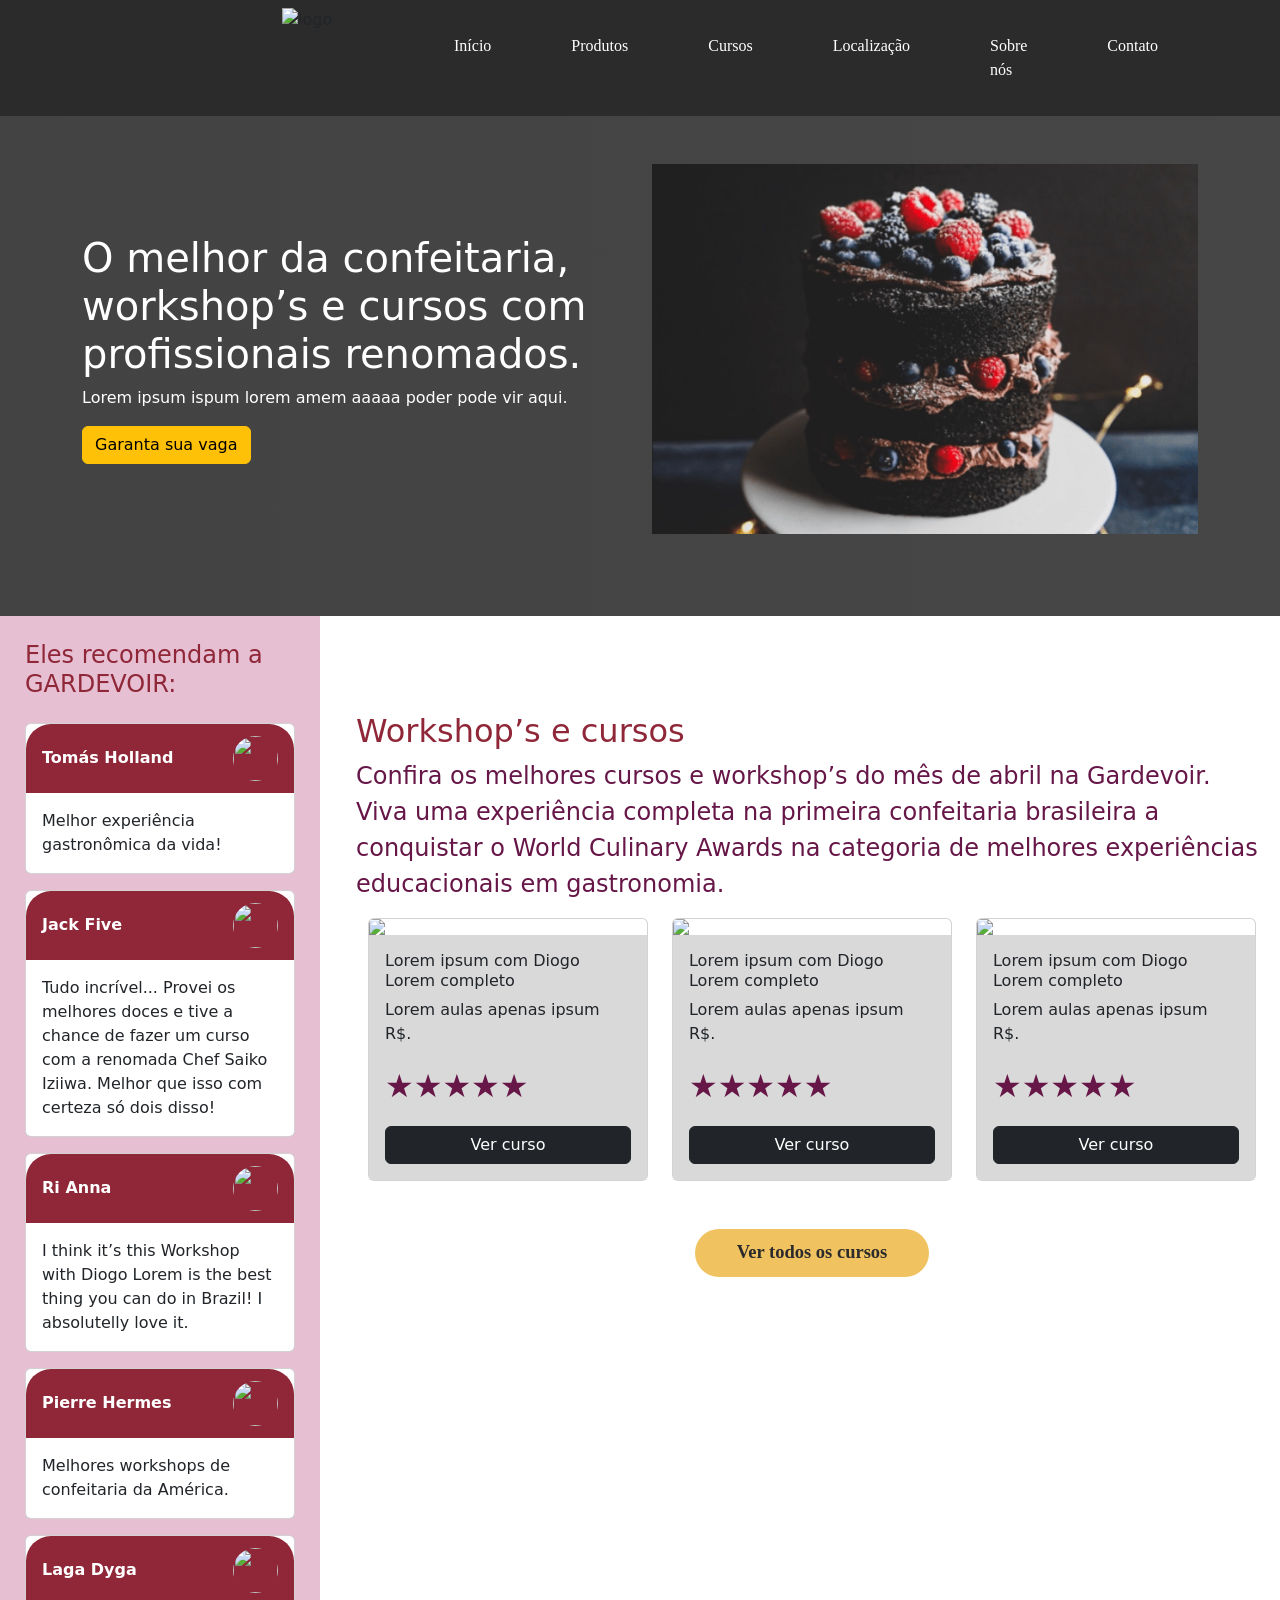
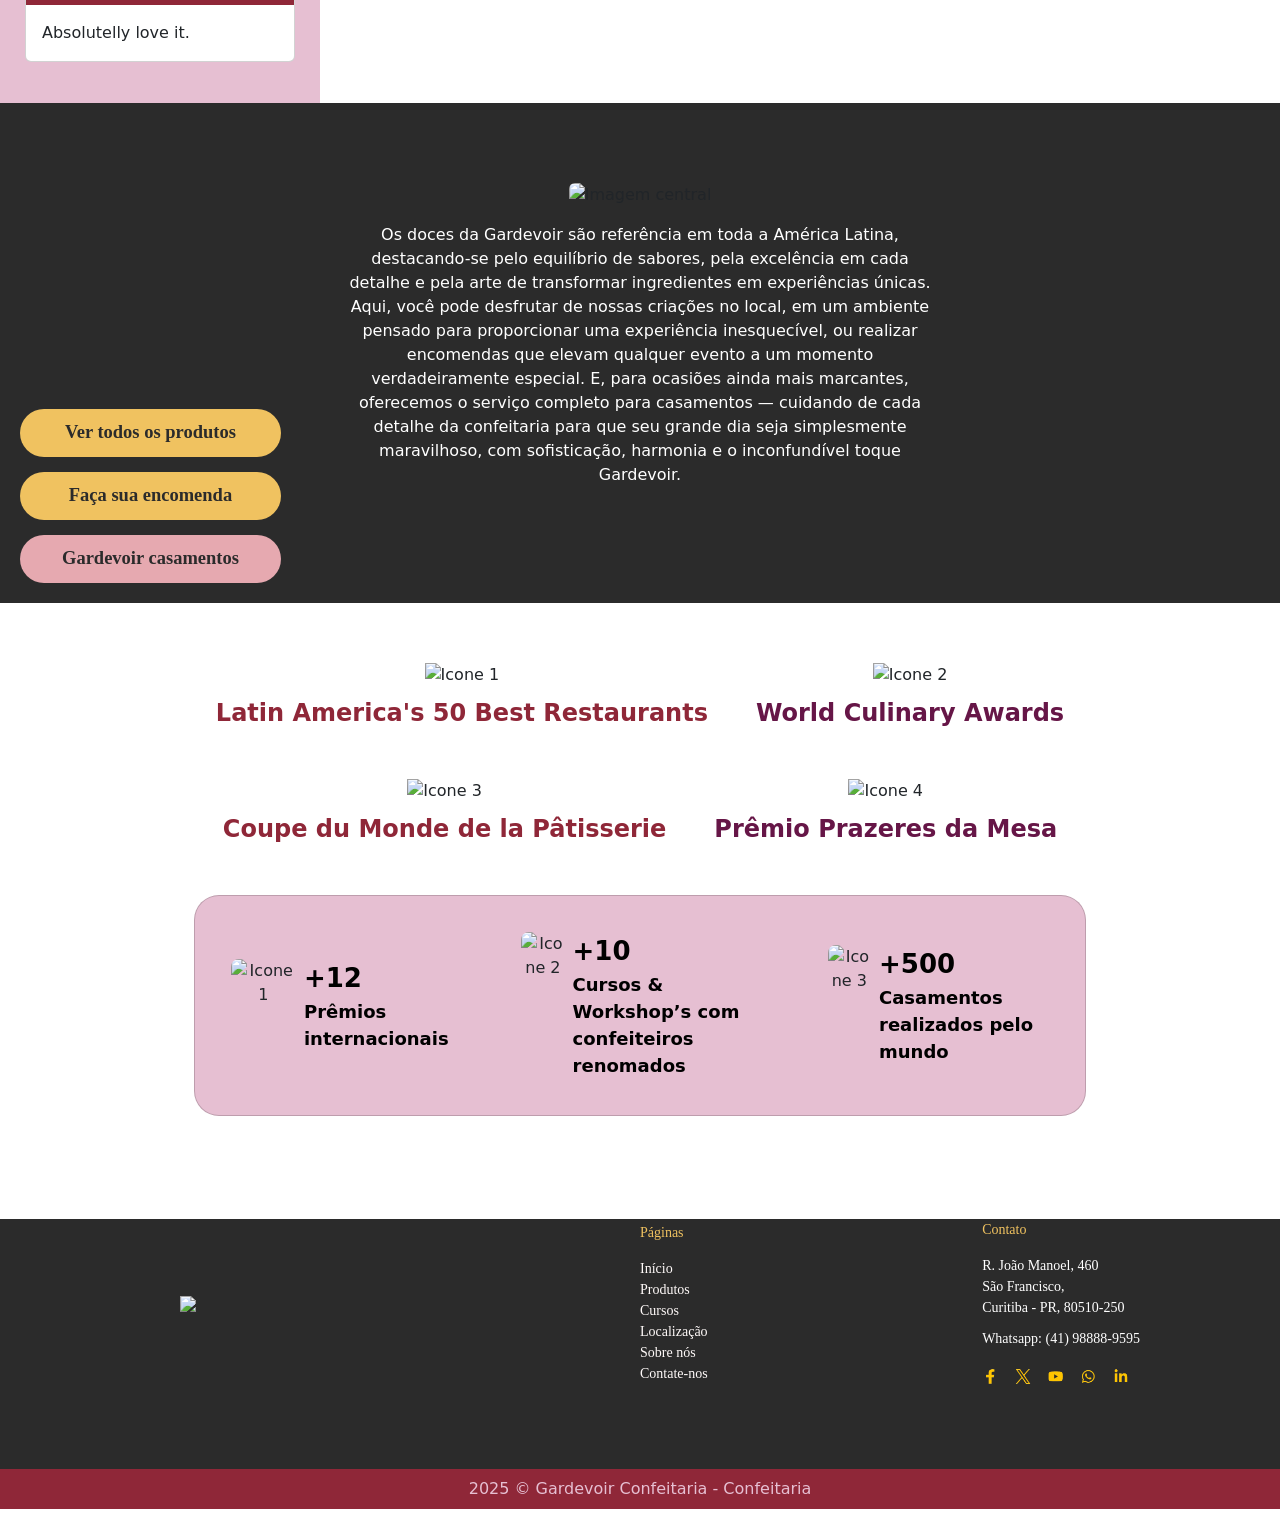
==== paginas/index.html @ 209f799f "commit commitando minhja primeira parte do codigo" ====
<!DOCTYPE html>
<html lang="pt-br">
<head>
  <meta charset="UTF-8">
  <meta name="viewport" content="width=device-width, initial-scale=1.0">

  <link rel="stylesheet" href="/css/styleindex.css">
  <link href="https://cdn.jsdelivr.net/npm/bootstrap@5.3.8/dist/css/bootstrap.min.css" rel="stylesheet">

  <title>Início</title>

  <script src="/javascript/menu-navegacao.js" defer></script>
  <script src="/javascript/footer.js" defer></script>
  <script src="/javascript//card-avaliacao.js" defer></script>
  <script src="/javascript/card-curso.js" defer></script>
</head>

<body>

<menu-navegacao></menu-navegacao>

<main>

  <!-- 🔹 HERO -->
  <section style="background: linear-gradient(to right, #434343, #464646); min-height: 500px;">
    <div class="container py-5">
      <div class="row align-items-center">

        <div class="col-lg-6 text-white">
          <h1>O melhor da confeitaria, workshop’s e cursos com profissionais renomados.</h1>
          <p>Lorem ipsum ispum lorem amem aaaaa poder pode vir aqui.</p>
          <button class="btn btn-warning">Garanta sua vaga</button>
        </div>

        <div class="col-lg-6 text-center">
          <img src="/img/boloprincipal.png" style="width: 550px;">
        </div>

      </div>
    </div>
  </section>

  <!-- ASIDE -->
  <section class="section-cursos">

    <div class="row gx-0">

      <!--aside-->
      <div class="col-lg-3">
        <div class="widget-avaliacoes">
          <h4 class="mb-4" style="color:#8F2738;">Eles recomendam a GARDEVOIR:</h4>

          <card-avaliacao nome="Tomás Holland" foto="/img/TomHolland.webp" texto="Melhor experiência gastronômica da vida!"></card-avaliacao>
          <card-avaliacao nome="Jack Five" foto="/img/pofessor-jackson.jpg" texto="Tudo incrível... Provei os melhores doces e tive a chance de fazer um curso com a renomada Chef Saiko Iziiwa. Melhor que isso com certeza só dois disso!"></card-avaliacao>
          <card-avaliacao nome="Ri Anna" foto="/img/Rihanna.jpg" texto="I think it’s this Workshop with Diogo Lorem is the best thing you can do in Brazil! I absolutelly love it."></card-avaliacao>
          <card-avaliacao nome="Pierre Hermes" foto="/img/Pierre Hermé.jpg" texto="Melhores workshops de confeitaria da América."></card-avaliacao>
          <card-avaliacao nome="Laga Dyga" foto="/img/ladygaga.jpg" texto="Absolutelly love it. "></card-avaliacao>

        </div>
      </div>

      <!-- CONTEÚDO DIREITA -->
            <div class="col-lg-9">
          <div class="container py-5 mt-5 conteudo-direita">
          <div class="d-flex flex-column ps-4" style="max-width: 1200px;">
            <h2 style="color: #8F2738; font-size: 32px;">Workshop’s e cursos</h2>
            <p style="color: #661647; font-size: 24px;">
              Confira os melhores cursos e workshop’s do mês de abril na Gardevoir. 
              Viva uma experiência completa na primeira confeitaria brasileira a conquistar o World Culinary Awards na categoria de melhores experiências educacionais em gastronomia.
            </p>

            <div class="row">
              <div class="col-md-4 mb-4">
                <card-curso titulo="Lorem ipsum com Diogo Lorem completo" descricao="Lorem aulas apenas ipsum R$." imagem="https://picsum.photos/302/200"></card-curso>
              </div>
              <div class="col-md-4 mb-4">
                <card-curso titulo="Lorem ipsum com Diogo Lorem completo" descricao="Lorem aulas apenas ipsum R$." imagem="https://picsum.photos/301/200"></card-curso>
              </div>
              <div class="col-md-4 mb-4">
                <card-curso titulo="Lorem ipsum com Diogo Lorem completo" descricao="Lorem aulas apenas ipsum R$." imagem="https://picsum.photos/302/200"></card-curso>
              </div>
            </div>

            <div class="text-center mt-4">
              <button class="btncursos">Ver todos os cursos</button>
            </div>
          </div>
        </div>
      </div>

  </section>
<section class="section-banner position-relative" style="background-color: #2B2B2B; min-height: 500px; padding-top: 80px;">

  <div class="position-absolute" style="bottom: 20px; left: 20px; display: flex; flex-direction: column; gap: 15px;">
    <button class="btncursos">Ver  todos os produtos</button>
    <button class="btncursos">Faça sua encomenda</button>
    <button class="btncursos2">Gardevoir casamentos</button>
  </div>

  <div class="container d-flex flex-column align-items-center justify-content-center h-100 text-center">

    <!-- imagem com texto -->
    <div class="position-relative mb-3" style="max-width: 900px; width: 100%;">
      <img src="/img/bem-casado.png" class="img-fluid rounded" alt="Imagem central">
    </div>

  
    <p class="text-white" style="max-width: 600px;">
      Os doces da Gardevoir são referência em toda a América Latina, destacando-se pelo equilíbrio de sabores, pela excelência em cada detalhe e pela arte de transformar ingredientes em experiências únicas.
Aqui, você pode desfrutar de nossas criações no local, em um ambiente pensado para proporcionar uma experiência inesquecível, ou realizar encomendas que elevam qualquer evento a um momento verdadeiramente especial.
E, para ocasiões ainda mais marcantes, oferecemos o serviço completo para casamentos — cuidando de cada detalhe da confeitaria para que seu grande dia seja simplesmente maravilhoso, com sofisticação, harmonia e o inconfundível toque Gardevoir.
    </p>

  </div>
</section>
 </section>
<section class="section-final position-relative" style="background-color: #ffffff; min-height: 600px; padding: 60px 0;">

  <div class="container d-flex flex-column align-items-center">

    <!--premioss -->
    <div class="d-flex justify-content-center align-items-center gap-5 mb-5 flex-wrap">

      <div class="text-center">
        <img src="https://picsum.photos/120" alt="Icone 1" class="mb-2">
        <p class="mb-0" style="color: #8F2738; font-size: 24px;"><strong>Latin America's 50 Best Restaurants</strong></p>
      </div>

      <div class="text-center">
        <img src="https://picsum.photos/120" alt="Icone 2" class="mb-2">
        <p class="mb-0" style="color: #661647; font-size: 24px;"><strong>World Culinary Awards</strong></p>
      </div>

      <div class="text-center">
        <img src="https://picsum.photos/120" alt="Icone 3" class="mb-2">
        <p class="mb-0" style="color: #8F2738; font-size: 24px;"><strong>Coupe du Monde de la Pâtisserie</strong></p>
      </div>

      <div class="text-center">
        <img src="https://picsum.photos/120" alt="Icone 4" class="mb-2">
        <p class="mb-0" style="color: #661647; font-size: 24px;"><strong>Prêmio Prazeres da Mesa</strong></p>
      </div>

    </div>

    <!-- card em baixo com as divisao -->
    <div class="card text-center" style="width: 80%; max-width: 1000px; border-radius: 25px; background-color: #E6BFD2; padding: 20px;">
  <div class="card-body d-flex justify-content-center align-items-center gap-5">

   <!-- aq tem a divisao um -->
    <div class="d-flex align-items-start gap-2">
      <img src="https://picsum.photos/50" alt="Icone 1" style="width:90px; height:90px; object-fit:cover; border-radius:8px;">
      <div class="text-start">
        <p style="color:#000000; font-size:26px; font-weight:bold; margin:0;">+12</p>
        <p style="color:#000000; font-size:18px; font-weight:bold;margin:0;">Prêmios internacionais</p>
      </div>
    </div>

    <!-- aq tem a divisao doiss -->
    <div class="d-flex align-items-start gap-2">
      <img src="https://picsum.photos/50" alt="Icone 2" style="width:90px; height:90px; object-fit:cover; border-radius:8px;">
      <div class="text-start">
        <p style="color:#000000; font-size:26px; font-weight:bold; margin:0;">+10</p>
        <p style="color:#000000; font-size:18px; font-weight:bold; margin:0;">Cursos & Workshop’s com confeiteiros renomados</p>
      </div>
    </div>

    <!-- aq tem a divisao tres -->
    <div class="d-flex align-items-start gap-2">
      <img src="https://picsum.photos/50" alt="Icone 3" style="width:90px; height:90px; object-fit:cover; border-radius:8px;">
      <div class="text-start">
        <p style="color:#000000; font-size:26px; font-weight:bold; margin:0;">+500</p>
        <p style="color:#000000; font-size:18px; font-weight:bold; margin:0;">Casamentos realizados pelo mundo</p>
      </div>
    </div>

  </div>
</div>

</section>

</section>

</main>

<ins-footer></ins-footer>

<script src="https://cdn.jsdelivr.net/npm/bootstrap@5.3.8/dist/js/bootstrap.bundle.min.js"></script>

</body>
</html>
---- css/styleindex.css ----
.navbar-custom {
  position: fixed;
  top: 0;
  left: 0;
  width: 100%;
  z-index: 1000; 
}

section {
  margin: 0;
  padding: 0;
}

/* evita mexer pq pode bagunçar kkkkkkkk */
.navbar-custom .nav-link {
  font-family: 'Jacques Francois', serif;
  color: #ffffff;
  margin: 0 32px; 
  font-size: 16px;
  transition: 0.3s;
}

.navbar-custom .nav-link:hover {
  color: #F0C260;
}

img {
  max-width: 100%;
}

/* main sem margin-top */
main {
  margin: 0; 
  padding: 0;
}

/*FOOTER*/

.bottom-menu {
  font-family: 'Jacques Francois', serif;
  font-size: 14px;

}

.footer-link {
    color: #FFFAF9;
    transition: 0.3s;
    text-decoration: none;

}
.footer-link:hover{
    color: #F0C260;
}

html, body {
  background: #434343;
}

.header-text {
  padding-left: 0;      
  margin-left: -220px;    
}


.btn-custom {
  background-color: #F0C260;
  color: #2B2B2B;            
  padding: 10px 28px;       
  font-size: 18.5px; 
  font-family: 'Abhaya Libre', serif;           
  font-weight: bold;         
  border-radius: 450px;        
  border: none;               
  cursor: pointer;
  transition: background-color 0.3s, transform 0.2s;
}

.btn-custom:hover {
  background-color: #e6b347;  
  transform: scale(1.05);     
}

.img-bolosection {
  position: relative;
  left: 500px; /* ou o quanto quiser */
}

.container-fluid {
  padding-left: 0;
  padding-right: 0;
}

.bodysection {
  background-color: #2B2B2B;
}

.section-cursos .row {
  margin: 0;
}

/* ASIDE */
.widget-avaliacoes {
  background: #E6BFD2;
  border-radius: 00px;
  padding: 25px;
  min-height: 100%;
}

/* CARDS AVALIAÇÃO */
.card-avaliacao {
  background: transparent;
  border-radius:  0 0 15px 15px;
  overflow: hidden;
  border: none;
  
}


.card-topo img {
  margin-left: auto; 
  width: 45px;
  height: 45px;
}

/* CURSOS */
.curso-card {
  border-radius: 25px;
  overflow: hidden;
}

.curso-card img {
  width: 100%;
}

.curso-card .card-body {
  background: #D9D9D9;
}

.card-avaliacao .card-body {
  background: transparent;
}

.conteudo-direita {
  padding-left: 100px;
  max-width: 1000px;
}

.card-topo {
  display: flex;
  align-items: center;
  justify-content: flex-start; 
  background: #8F2738;
  padding: 12px 16px;
  border-top-left-radius: 25px;
  border-top-right-radius: 25px;
}

.card-topo strong {
  margin-right: 12px; 
  font-size: 16px;
  color: #fff;
}

.estrelas {
  color: #661647; 
  font-size: 32px; 
  margin-bottom: 8px; 
}

.btncursos {
  background-color: #F0C260;
  color: #2B2B2B;            
  padding: 10px 42px;       
  font-size: 18.5px; 
  font-family: 'Abhaya Libre', serif;           
  font-weight: bold;         
  border-radius: 450px;        
  border: none;               
  cursor: pointer;
  transition: background-color 0.3s, transform 0.2s;
}

.btncursos2 {
  background-color: #E6A9B0;
  color: #2B2B2B;            
  padding: 10px 42px;       
  font-size: 18.5px; 
  font-family: 'Abhaya Libre', serif;           
  font-weight: bold;         
  border-radius: 450px;        
  border: none;               
  cursor: pointer;
  transition: background-color 0.3s, transform 0.2s;
}
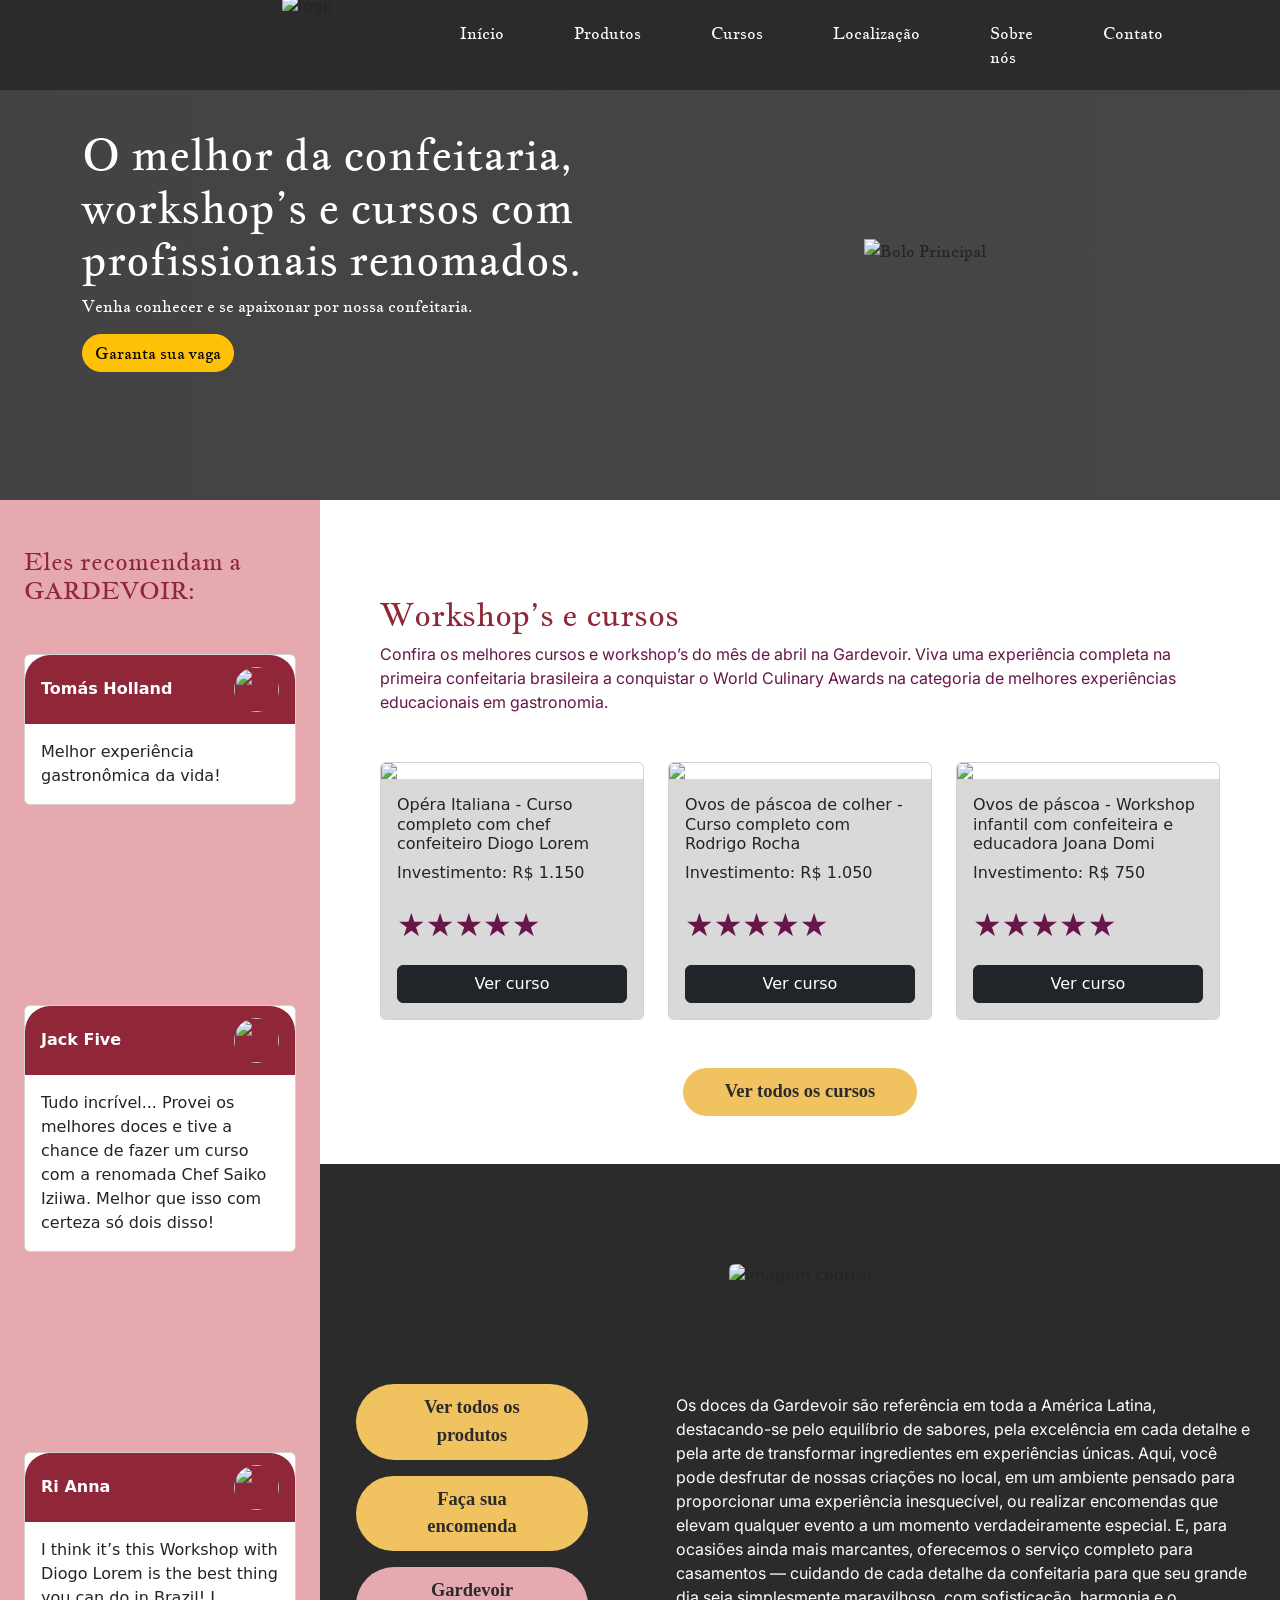
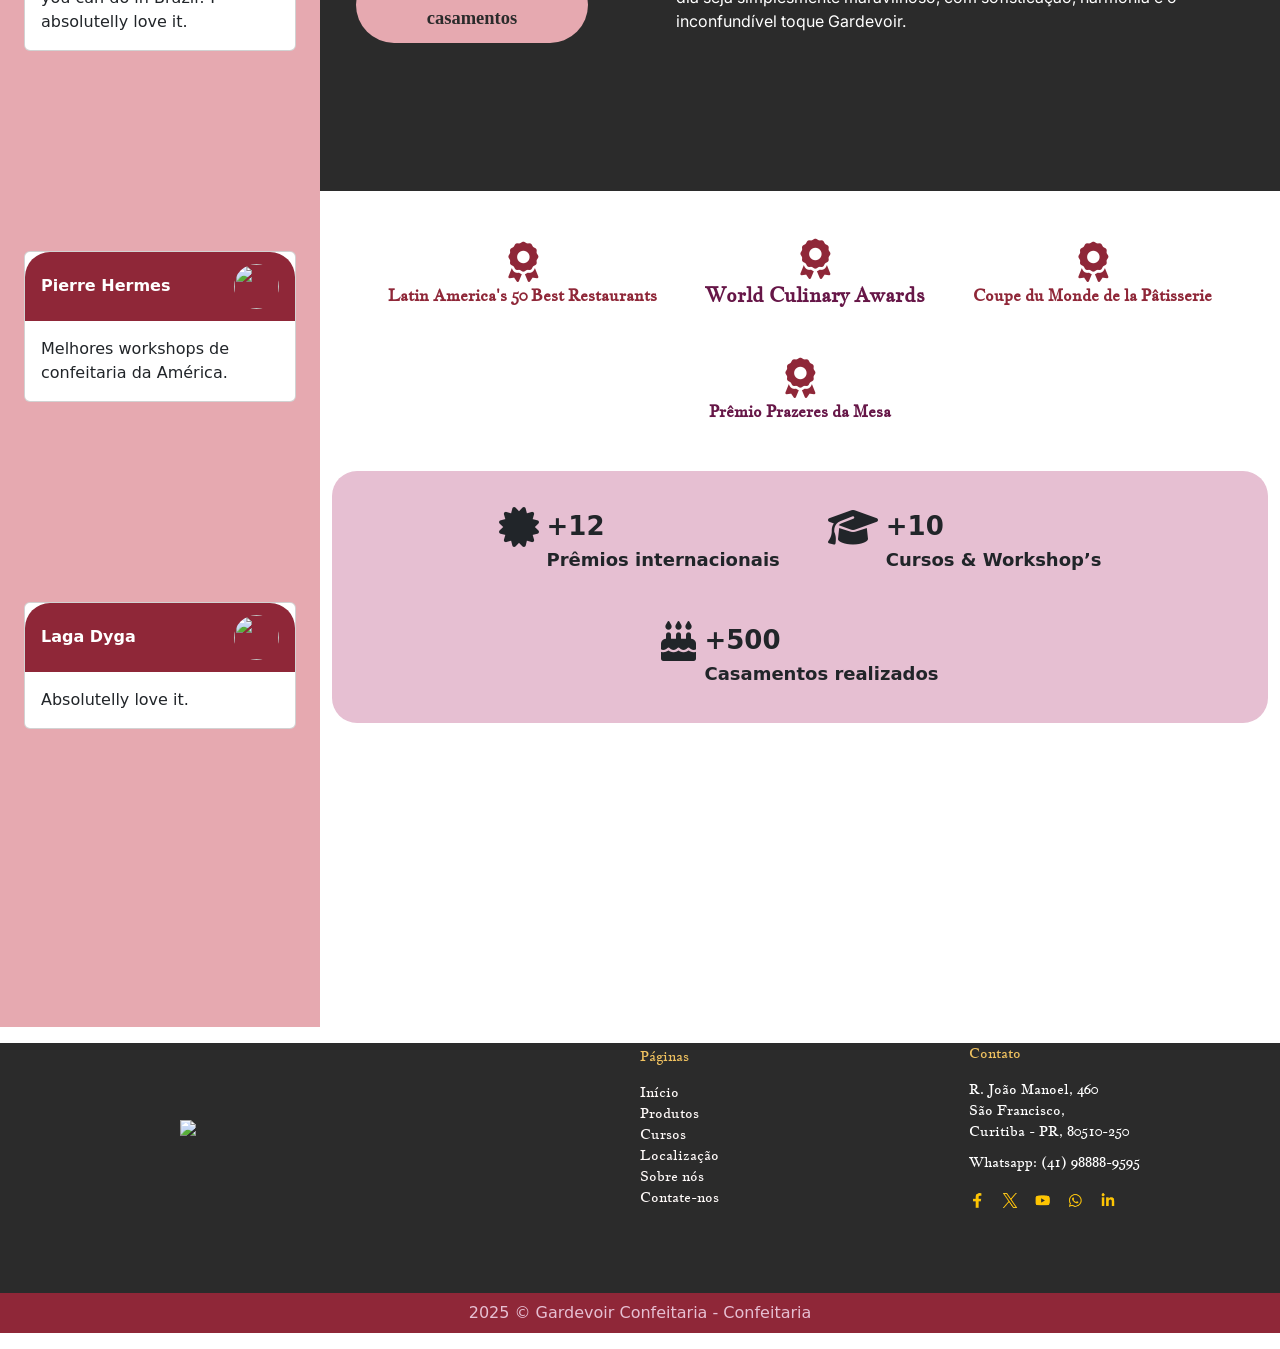
==== commit cd83313b: "commit comitt icons" ====
--- a/paginas/index.html
+++ b/paginas/index.html
@@ -3,189 +3,214 @@
 <head>
   <meta charset="UTF-8">
   <meta name="viewport" content="width=device-width, initial-scale=1.0">
+  <title>Início</title>
 
   <link rel="stylesheet" href="/css/styleindex.css">
   <link href="https://cdn.jsdelivr.net/npm/bootstrap@5.3.8/dist/css/bootstrap.min.css" rel="stylesheet">
-
-  <title>Início</title>
+  <link rel="stylesheet" href="/css/navbar.css">
+  <link rel="stylesheet" href="/css/footer.css">
+  <link rel="stylesheet" href="/css/index.css">
+  <link rel="stylesheet" href="/css/style.css">
 
   <script src="/javascript/menu-navegacao.js" defer></script>
   <script src="/javascript/footer.js" defer></script>
-  <script src="/javascript//card-avaliacao.js" defer></script>
+  <script src="/javascript/card-avaliacao.js" defer></script>
   <script src="/javascript/card-curso.js" defer></script>
+
+  <link rel="stylesheet" href="https://cdnjs.cloudflare.com/ajax/libs/font-awesome/6.5.0/css/all.min.css">
+
+  <link rel="preconnect" href="https://fonts.googleapis.com">
+  <link rel="preconnect" href="https://fonts.gstatic.com" crossorigin>
+  <link href="https://fonts.googleapis.com/css2?family=Gloock&family=Inter:ital,opsz,wght@0,14..32,100..900;1,14..32,100..900&family=Jacques+Francois&family=Poppins:ital,wght@0,100;0,200;0,300;0,400;0,500;0,600;0,700;0,800;0,900;1,100;1,200;1,300;1,400;1,500;1,600;1,700;1,800;1,900&display=swap" rel="stylesheet">
+  <link rel="stylesheet" href="https://cdnjs.cloudflare.com/ajax/libs/font-awesome/6.5.0/css/all.min.css">
+
+  <style>
+    /* Aside Rosa */
+    .aside-personalizado {
+      background-color: #E6A9B0;
+    }
+
+    /* O container que trava ao scrollar */
+    .sticky-sidebar-container {
+      position: sticky;
+      top: 100px; /* Distância do topo da tela */
+      align-self: flex-start;
+      padding-bottom: 50px;
+    }
+
+    /* Força as colunas a terem a mesma altura para o sticky travar no fim */
+    .main-content-row {
+      margin: 0;
+      display: flex;
+      align-items: stretch;
+    }
+  </style>
 </head>
 
 <body>
-
-<menu-navegacao></menu-navegacao>
-
-<main>
-
-  <!-- 🔹 HERO -->
-  <section style="background: linear-gradient(to right, #434343, #464646); min-height: 500px;">
-    <div class="container py-5">
-      <div class="row align-items-center">
-
-        <div class="col-lg-6 text-white">
-          <h1>O melhor da confeitaria, workshop’s e cursos com profissionais renomados.</h1>
-          <p>Lorem ipsum ispum lorem amem aaaaa poder pode vir aqui.</p>
-          <button class="btn btn-warning">Garanta sua vaga</button>
-        </div>
-
-        <div class="col-lg-6 text-center">
-          <img src="/img/boloprincipal.png" style="width: 550px;">
-        </div>
-
-      </div>
-    </div>
-  </section>
-
-  <!-- ASIDE -->
-  <section class="section-cursos">
-
-    <div class="row gx-0">
-
-      <!--aside-->
-      <div class="col-lg-3">
-        <div class="widget-avaliacoes">
-          <h4 class="mb-4" style="color:#8F2738;">Eles recomendam a GARDEVOIR:</h4>
-
-          <card-avaliacao nome="Tomás Holland" foto="/img/TomHolland.webp" texto="Melhor experiência gastronômica da vida!"></card-avaliacao>
-          <card-avaliacao nome="Jack Five" foto="/img/pofessor-jackson.jpg" texto="Tudo incrível... Provei os melhores doces e tive a chance de fazer um curso com a renomada Chef Saiko Iziiwa. Melhor que isso com certeza só dois disso!"></card-avaliacao>
-          <card-avaliacao nome="Ri Anna" foto="/img/Rihanna.jpg" texto="I think it’s this Workshop with Diogo Lorem is the best thing you can do in Brazil! I absolutelly love it."></card-avaliacao>
-          <card-avaliacao nome="Pierre Hermes" foto="/img/Pierre Hermé.jpg" texto="Melhores workshops de confeitaria da América."></card-avaliacao>
-          <card-avaliacao nome="Laga Dyga" foto="/img/ladygaga.jpg" texto="Absolutelly love it. "></card-avaliacao>
-
-        </div>
-      </div>
-
-      <!-- CONTEÚDO DIREITA -->
-            <div class="col-lg-9">
-          <div class="container py-5 mt-5 conteudo-direita">
-          <div class="d-flex flex-column ps-4" style="max-width: 1200px;">
-            <h2 style="color: #8F2738; font-size: 32px;">Workshop’s e cursos</h2>
-            <p style="color: #661647; font-size: 24px;">
-              Confira os melhores cursos e workshop’s do mês de abril na Gardevoir. 
-              Viva uma experiência completa na primeira confeitaria brasileira a conquistar o World Culinary Awards na categoria de melhores experiências educacionais em gastronomia.
-            </p>
-
-            <div class="row">
-              <div class="col-md-4 mb-4">
-                <card-curso titulo="Lorem ipsum com Diogo Lorem completo" descricao="Lorem aulas apenas ipsum R$." imagem="https://picsum.photos/302/200"></card-curso>
-              </div>
-              <div class="col-md-4 mb-4">
-                <card-curso titulo="Lorem ipsum com Diogo Lorem completo" descricao="Lorem aulas apenas ipsum R$." imagem="https://picsum.photos/301/200"></card-curso>
-              </div>
-              <div class="col-md-4 mb-4">
-                <card-curso titulo="Lorem ipsum com Diogo Lorem completo" descricao="Lorem aulas apenas ipsum R$." imagem="https://picsum.photos/302/200"></card-curso>
-              </div>
-            </div>
-
-            <div class="text-center mt-4">
-              <button class="btncursos">Ver todos os cursos</button>
-            </div>
+  <script src="https://cdn.jsdelivr.net/npm/bootstrap@5.3.8/dist/js/bootstrap.bundle.min.js"></script>
+
+  <header class="fixed-top">
+    <nav>
+      <menu-navegacao></menu-navegacao>
+    </nav>
+  </header>
+
+  <main>
+    <section style="background: linear-gradient(to right, #434343, #464646); min-height: 500px; display: flex; align-items: center;">
+      <div class="container py-5">
+        <div class="row align-items-center" style="font-family: 'Jacques Francois', serif;">
+          <div class="col-lg-6 text-white">
+            <h1>O melhor da confeitaria, workshop’s e cursos com profissionais renomados.</h1>
+            <p>Venha conhecer e se apaixonar por nossa confeitaria.</p>
+            <button class="btn btn-warning" style="border-radius: 30px;">Garanta sua vaga</button>
+          </div>
+          <div class="col-lg-6 text-center">
+            <img src="/img/boloprincipal.jpg" style="width: 100%; max-width: 550px;" alt="Bolo Principal">
           </div>
         </div>
       </div>
-
-  </section>
-<section class="section-banner position-relative" style="background-color: #2B2B2B; min-height: 500px; padding-top: 80px;">
-
-  <div class="position-absolute" style="bottom: 20px; left: 20px; display: flex; flex-direction: column; gap: 15px;">
-    <button class="btncursos">Ver  todos os produtos</button>
-    <button class="btncursos">Faça sua encomenda</button>
-    <button class="btncursos2">Gardevoir casamentos</button>
-  </div>
-
-  <div class="container d-flex flex-column align-items-center justify-content-center h-100 text-center">
-
-    <!-- imagem com texto -->
-    <div class="position-relative mb-3" style="max-width: 900px; width: 100%;">
-      <img src="/img/bem-casado.png" class="img-fluid rounded" alt="Imagem central">
-    </div>
-
-  
-    <p class="text-white" style="max-width: 600px;">
-      Os doces da Gardevoir são referência em toda a América Latina, destacando-se pelo equilíbrio de sabores, pela excelência em cada detalhe e pela arte de transformar ingredientes em experiências únicas.
-Aqui, você pode desfrutar de nossas criações no local, em um ambiente pensado para proporcionar uma experiência inesquecível, ou realizar encomendas que elevam qualquer evento a um momento verdadeiramente especial.
-E, para ocasiões ainda mais marcantes, oferecemos o serviço completo para casamentos — cuidando de cada detalhe da confeitaria para que seu grande dia seja simplesmente maravilhoso, com sofisticação, harmonia e o inconfundível toque Gardevoir.
-    </p>
-
-  </div>
-</section>
- </section>
-<section class="section-final position-relative" style="background-color: #ffffff; min-height: 600px; padding: 60px 0;">
-
-  <div class="container d-flex flex-column align-items-center">
-
-    <!--premioss -->
-    <div class="d-flex justify-content-center align-items-center gap-5 mb-5 flex-wrap">
-
-      <div class="text-center">
-        <img src="https://picsum.photos/120" alt="Icone 1" class="mb-2">
-        <p class="mb-0" style="color: #8F2738; font-size: 24px;"><strong>Latin America's 50 Best Restaurants</strong></p>
-      </div>
-
-      <div class="text-center">
-        <img src="https://picsum.photos/120" alt="Icone 2" class="mb-2">
-        <p class="mb-0" style="color: #661647; font-size: 24px;"><strong>World Culinary Awards</strong></p>
-      </div>
-
-      <div class="text-center">
-        <img src="https://picsum.photos/120" alt="Icone 3" class="mb-2">
-        <p class="mb-0" style="color: #8F2738; font-size: 24px;"><strong>Coupe du Monde de la Pâtisserie</strong></p>
-      </div>
-
-      <div class="text-center">
-        <img src="https://picsum.photos/120" alt="Icone 4" class="mb-2">
-        <p class="mb-0" style="color: #661647; font-size: 24px;"><strong>Prêmio Prazeres da Mesa</strong></p>
-      </div>
-
-    </div>
-
-    <!-- card em baixo com as divisao -->
-    <div class="card text-center" style="width: 80%; max-width: 1000px; border-radius: 25px; background-color: #E6BFD2; padding: 20px;">
-  <div class="card-body d-flex justify-content-center align-items-center gap-5">
-
-   <!-- aq tem a divisao um -->
-    <div class="d-flex align-items-start gap-2">
-      <img src="https://picsum.photos/50" alt="Icone 1" style="width:90px; height:90px; object-fit:cover; border-radius:8px;">
-      <div class="text-start">
-        <p style="color:#000000; font-size:26px; font-weight:bold; margin:0;">+12</p>
-        <p style="color:#000000; font-size:18px; font-weight:bold;margin:0;">Prêmios internacionais</p>
-      </div>
-    </div>
-
-    <!-- aq tem a divisao doiss -->
-    <div class="d-flex align-items-start gap-2">
-      <img src="https://picsum.photos/50" alt="Icone 2" style="width:90px; height:90px; object-fit:cover; border-radius:8px;">
-      <div class="text-start">
-        <p style="color:#000000; font-size:26px; font-weight:bold; margin:0;">+10</p>
-        <p style="color:#000000; font-size:18px; font-weight:bold; margin:0;">Cursos & Workshop’s com confeiteiros renomados</p>
-      </div>
-    </div>
-
-    <!-- aq tem a divisao tres -->
-    <div class="d-flex align-items-start gap-2">
-      <img src="https://picsum.photos/50" alt="Icone 3" style="width:90px; height:90px; object-fit:cover; border-radius:8px;">
-      <div class="text-start">
-        <p style="color:#000000; font-size:26px; font-weight:bold; margin:0;">+500</p>
-        <p style="color:#000000; font-size:18px; font-weight:bold; margin:0;">Casamentos realizados pelo mundo</p>
-      </div>
-    </div>
-
-  </div>
-</div>
-
-</section>
-
-</section>
-
-</main>
-
-<ins-footer></ins-footer>
-
-<script src="https://cdn.jsdelivr.net/npm/bootstrap@5.3.8/dist/js/bootstrap.bundle.min.js"></script>
-
+    </section>
+
+    <div class="container-fluid p-0">
+      <div class="row main-content-row gx-0">
+        
+        <aside class="col-lg-3 aside-personalizado py-5 d-none d-lg-block px-4">
+          <div class="sticky-sidebar-container">
+            <h4 class="mb-5" style="color:#8F2738; font-family: 'Jacques Francois', serif;">Eles recomendam a GARDEVOIR:</h4>
+            
+            <div style="margin-bottom: 200px;">
+              <card-avaliacao nome="Tomás Holland" foto="/img/TomHolland.webp" texto="Melhor experiência gastronômica da vida!"></card-avaliacao>
+            </div>
+            
+            <div style="margin-bottom: 200px;">
+              <card-avaliacao nome="Jack Five" foto="/img/pofessor-jackson.jpg" texto="Tudo incrível... Provei os melhores doces e tive a chance de fazer um curso com a renomada Chef Saiko Iziiwa. Melhor que isso com certeza só dois disso!"></card-avaliacao>
+            </div>
+
+            <div style="margin-bottom: 200px;">
+              <card-avaliacao nome="Ri Anna" foto="/img/Rihanna.jpg" texto="I think it’s this Workshop with Diogo Lorem is the best thing you can do in Brazil! I absolutelly love it."></card-avaliacao>
+            </div>
+
+            <div style="margin-bottom: 200px;">
+              <card-avaliacao nome="Pierre Hermes" foto="/img/Pierre Hermé.jpg" texto="Melhores workshops de confeitaria da América."></card-avaliacao>
+            </div>
+
+            <div style="margin-bottom: 200px;">
+              <card-avaliacao nome="Laga Dyga" foto="/img/ladygaga.jpg" texto="Absolutelly love it."></card-avaliacao>
+            </div>
+          </div>
+        </aside>
+
+        <div class="col-lg-9 p-0 bg-white">
+          
+          <section class="container py-5 mt-5">
+            <div class="px-md-5">
+              <h2 style="color: #8F2738; font-size: 32px; font-family: 'Jacques Francois', serif;">Workshop’s e cursos</h2>
+              <p style="color: #661647; font-size: 16px; font-family: 'Inter', sans-serif;">
+                Confira os melhores cursos e workshop’s do mês de abril na Gardevoir. 
+                Viva uma experiência completa na primeira confeitaria brasileira a conquistar o World Culinary Awards na categoria de melhores experiências educacionais em gastronomia.
+              </p>
+
+              <div class="row g-4 mt-4">
+                <div class="col-md-4 mb-4">
+                  <card-curso titulo="Opéra Italiana - Curso completo com chef confeiteiro Diogo Lorem" descricao="Investimento: R$ 1.150" imagem="./img/opera.jpg"></card-curso>
+                </div>
+                <div class="col-md-4 mb-4">
+                  <card-curso titulo="Ovos de páscoa de colher - Curso completo com Rodrigo Rocha" descricao="Investimento: R$ 1.050" imagem="./img/ovo-pascoa.jpg"></card-curso>
+                </div>
+                <div class="col-md-4 mb-4">
+                  <card-curso titulo="Ovos de páscoa - Workshop infantil com confeiteira e educadora Joana Domi" descricao="Investimento: R$ 750" imagem="./img/ovo-pascoa-infantil.jpg"></card-curso>
+                </div>
+              </div>
+
+              <div class="text-center mt-4">
+                <button class="btncursos">Ver todos os cursos</button>
+              </div>
+            </div>
+          </section>
+
+          <section class="section-banner position-relative" style="background-color: #2B2B2B; min-height: 500px; padding: 100px 0;">
+            <div class="container text-center">
+              <div class="position-relative mb-5 mx-auto" style="max-width: 900px; width: 100%;">
+                <img src="/img/bem-casado.png" class="img-fluid rounded" alt="Imagem central">
+              </div>
+
+              
+
+              <div class="row align-items-center justify-content-center text-start gx-5">
+                <div class="col-lg-4 mt-4 mt-lg-0 py-5">
+                  <div class="d-flex flex-column gap-3 px-4">
+                    <button class="btncursos w-100">Ver todos os produtos</button>
+                    <button class="btncursos w-100">Faça sua encomenda</button>
+                    <button class="btncursos2 w-100">Gardevoir casamentos</button>
+                  </div>
+                </div>
+
+                <div class="col-lg-8">
+                  <p class="text-white px-3" style="max-width: 750px; font-family: 'Inter', sans-serif; margin-bottom: 0;">
+                    Os doces da Gardevoir são referência em toda a América Latina, destacando-se pelo equilíbrio de sabores, pela excelência em cada detalhe e pela arte de transformar ingredientes em experiências únicas.
+                    Aqui, você pode desfrutar de nossas criações no local, em um ambiente pensado para proporcionar uma experiência inesquecível, ou realizar encomendas que elevam qualquer evento a um momento verdadeiramente especial.
+                    E, para ocasiões ainda mais marcantes, oferecemos o serviço completo para casamentos — cuidando de cada detalhe da confeitaria para que seu grande dia seja simplesmente maravilhoso, com sofisticação, harmonia e o inconfundível toque Gardevoir.
+                  </p>
+                </div>
+
+              </div>
+            </div>
+          </section>
+
+          <section class="py-5 bg-white">
+            <div class="container d-flex flex-column align-items-center">
+              <div class="d-flex justify-content-center align-items-center gap-5 mb-5 flex-wrap" style="font-family: 'Jacques Francois', serif; font-size: 16px;">
+                <div class="text-center">
+                    <i class="fa-solid fa-award" style="color: rgb(143, 39, 56);font-size: 40px;"></i>
+                    <p class="mb-0" style="color: #8F2738;"><strong>Latin America's 50 Best Restaurants</strong></p>
+                </div>
+                <div class="text-center">
+                    <i class="fa-solid fa-award" style="color: rgb(143, 39, 56);font-size: 40px;"></i>
+                  <p class="mb-0" style="color: #661647; font-size: 20px;"><strong>World Culinary Awards</strong></p>
+                </div>
+                <div class="text-center">
+                    <i class="fa-solid fa-award" style="color: rgb(143, 39, 56);font-size: 40px;"></i>
+                  <p class="mb-0" style="color: #8F2738;"><strong>Coupe du Monde de la Pâtisserie</strong></p>
+                </div>
+                <div class="text-center">
+                    <i class="fa-solid fa-award" style="color: rgb(143, 39, 56);font-size: 40px;"></i>
+                  <p class="mb-0" style="color: #661647;"><strong>Prêmio Prazeres da Mesa</strong></p>
+                </div>
+              </div>
+
+              <div class="card text-center mb-5" style="width: 100%; max-width: 1000px; border-radius: 25px; background-color: #E6BFD2; padding: 20px; border: none;">
+                <div class="card-body d-flex flex-wrap justify-content-center align-items-center gap-5 text-dark">
+                  <div class="d-flex align-items-start gap-2">
+                   <i class="fa-solid fa-certificate" style="font-size: 40px;"></i>
+                    <div class="text-start">
+                      <p style="font-size:26px; font-weight:bold; margin:0;">+12</p>
+                      <p style="font-size:18px; font-weight:bold; margin:0;">Prêmios internacionais</p>
+                    </div>
+                  </div>
+                  <div class="d-flex align-items-start gap-2">
+                    <i class="fa-solid fa-graduation-cap" style="font-size: 40px;"></i>
+                    <div class="text-start">
+                      <p style="font-size:26px; font-weight:bold; margin:0;">+10</p>
+                      <p style="font-size:18px; font-weight:bold; margin:0; text-align: center; justify-content: center;">Cursos & Workshop’s</p>
+                    </div>
+                  </div>
+                  <div class="d-flex align-items-start gap-2">
+                    <i class="fa-solid fa-cake-candles" style="font-size: 40px;"></i>
+                    <div class="text-start">
+                      <p style="font-size:26px; font-weight:bold; margin:0;">+500</p>
+                      <p style="font-size:18px; font-weight:bold; margin:0;">Casamentos realizados</p>
+                    </div>
+                  </div>
+                </div>
+              </div>
+            </div>
+          </section>
+
+        </div> </div> </div> </main>
+
+  <footer>
+    <ins-footer></ins-footer>
+  </footer>
 </body>
 </html>
--- a/css/style.css
+++ b/css/style.css
@@ -0,0 +1,144 @@
+.navbar-custom {
+  background-color: #2B2B2B;
+  padding: 20px 0;
+  height: 90px;
+}
+
+/* evita mexer pq pode bagunçar kkkkkkkk */
+.navbar-custom .nav-link {
+  font-family: 'Jacques Francois', serif;
+  color: #FFFAF9;
+  margin: 0 27px; /*faz o distanciamento das palavra do nav*/
+  font-size: 16px;
+  transition: 0.3s;
+}
+
+.navbar-custom .nav-link:hover {
+  color: #F0C260;
+}
+
+img {
+  width: 100hv;
+}
+
+
+/*FOOTER*/
+
+.bottom-menu {
+  font-family: 'Jacques Francois', serif;
+  font-size: 14px;
+
+}
+
+.footer-link {
+    color: #FFFAF9;
+    transition: 0.3s;
+    text-decoration: none;
+
+}
+.footer-link:hover{
+    color: #F0C260;
+}
+
+/*CARD*/
+
+.card-verde{
+  background-color: #A1E4C3; 
+  color: #000000; 
+  padding: 15px; 
+  text-align: center; 
+  font-family: 'Jacques Francois', serif; 
+  font-size: 13px;
+  
+}
+
+/*PRODUTOS*/
+
+.gradiente-produtos {
+  background: linear-gradient(to top, #434343, #464646);
+  height: 340px;
+  width: 98%;
+  margin: 0 auto;
+}
+
+.carousel {
+  position: relative;
+}
+
+.ajuste-carrossel {
+  max-width: 700px;
+  margin: 0 auto;
+  align-items: center;
+  margin-right: 400px;
+  margin-top: 30px;
+}
+
+.ajuste-carrossel img {
+    height: auto;
+    object-fit: cover;
+}
+
+.carousel-control-prev {
+    left: 20% !important;
+}
+
+.carousel-control-next {
+    right: 20% !important;
+}
+
+/*H1 DOS PRODUTOS...*/
+h1 {
+   font-size: 44px;
+}
+
+.enfase:hover{
+  color: #F0C260;
+}
+
+.botao-orcamento{
+  background-color: #F0C260;
+  font-family: 'Jacques Francois', serif;
+  
+  color: #2B2B2B;
+  border: none;
+  border-radius: 26px;
+  
+}
+.botao-orcamento:hover{
+  background-color: #f4bd46;
+}
+
+.titulos-produtos{
+  color: #F0C260;
+  font-family: 'Jacques Francois', serif;
+  text-align: center;
+}
+
+/*CURSOS */
+
+/*card cursos*/
+.botao-saiba-mais {
+  font-family: 'Jacques Francois', serif; 
+  text-align: center; 
+  background-color: #661647; 
+  color: white; 
+  border-radius: 50px
+}
+
+/*CONTATO*/
+
+.localizacao {
+  font-family: 'Jacques Francois', serif;
+  font-size: 16x;
+}
+
+.redes-sociais{
+  text-decoration: none;
+  color: #F0C260;
+  
+}
+
+.redes-sociais:hover{
+  color: #661647;
+  text-decoration: underline ;
+}
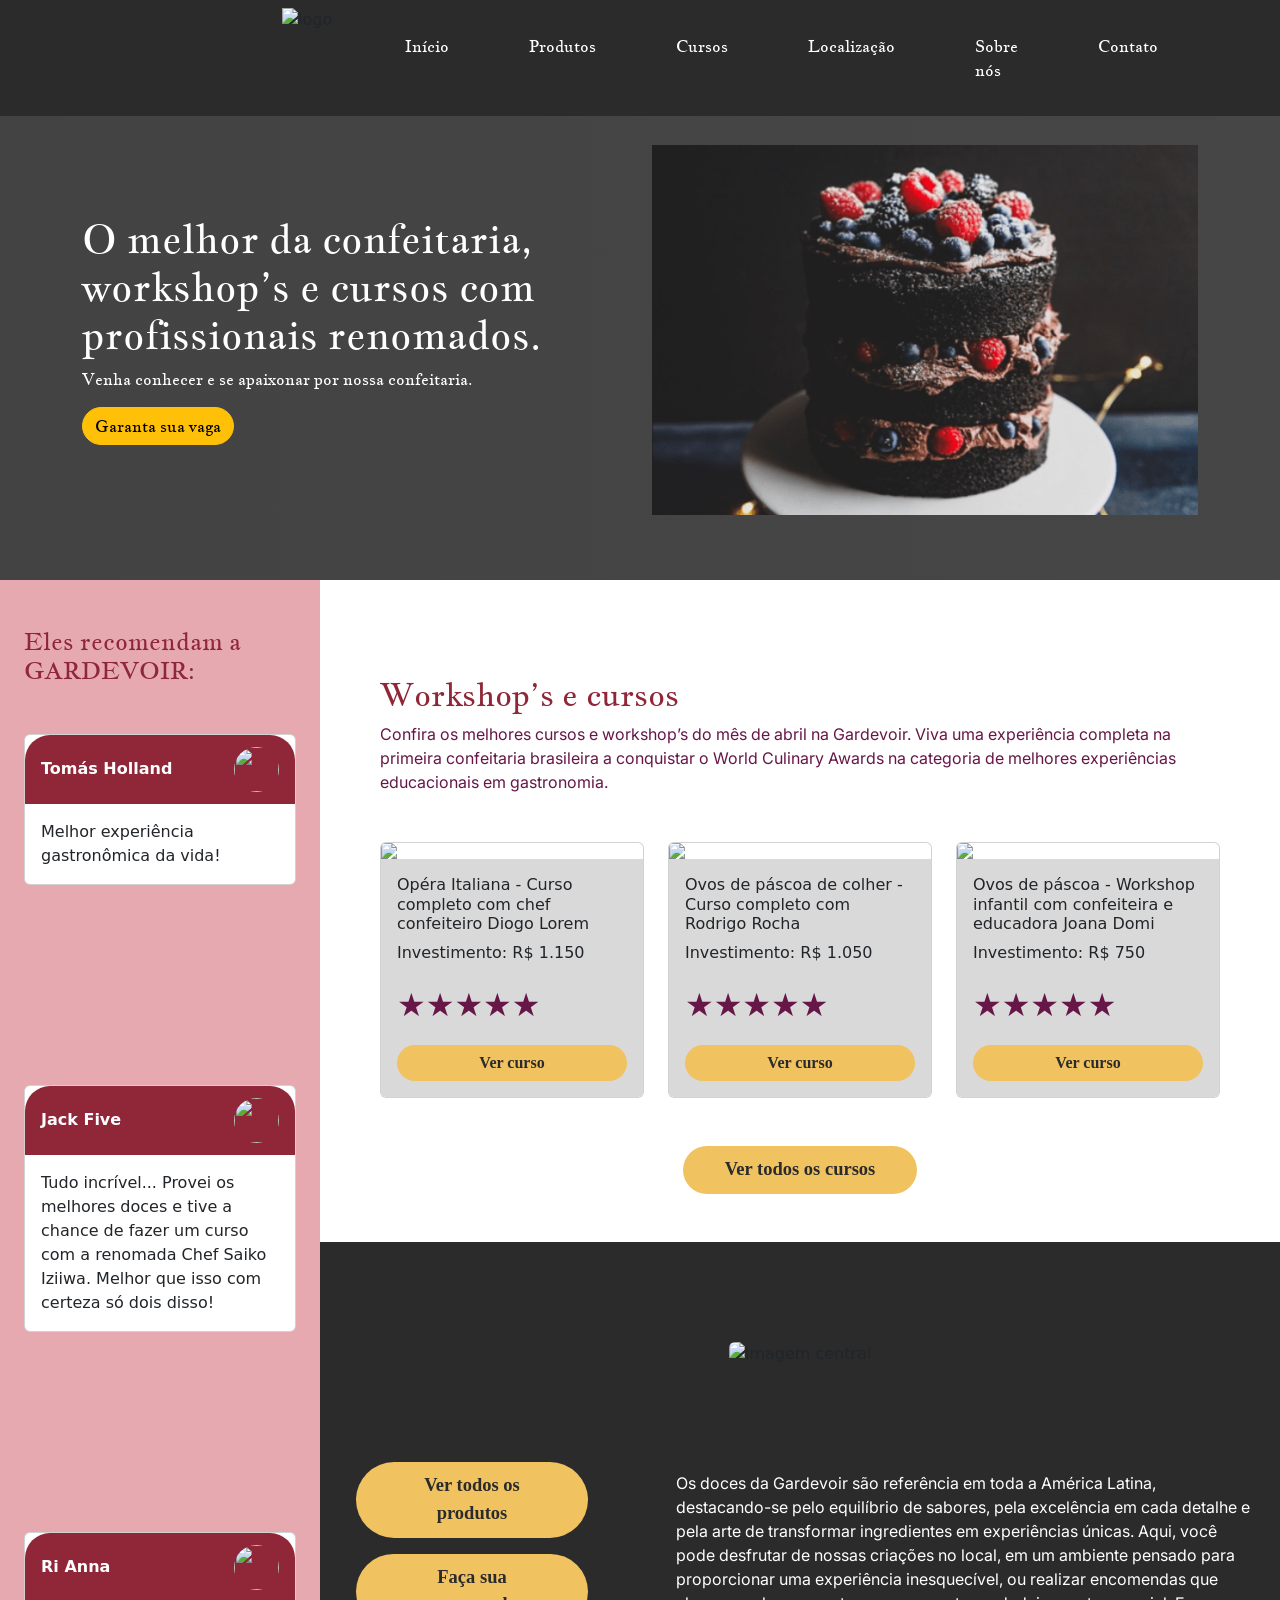
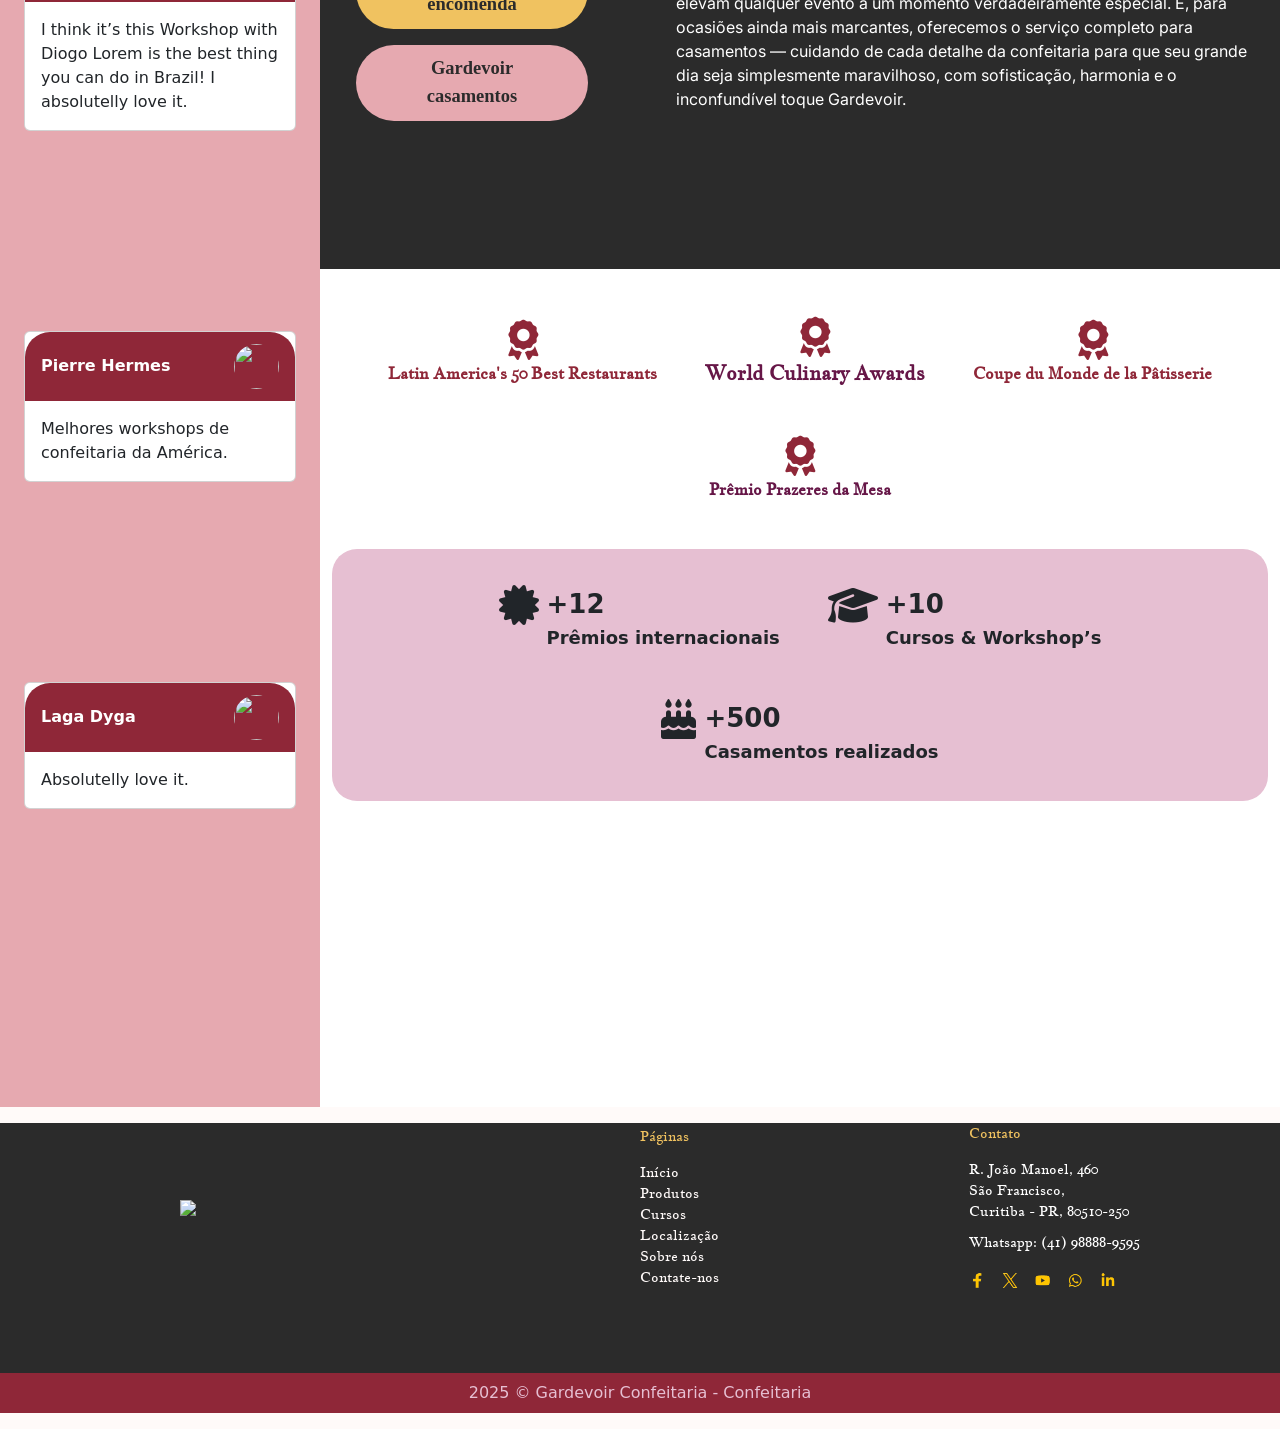
==== commit 7f4e4d9b: "commit comitt upaddtes" ====
--- a/paginas/index.html
+++ b/paginas/index.html
@@ -66,7 +66,7 @@
             <button class="btn btn-warning" style="border-radius: 30px;">Garanta sua vaga</button>
           </div>
           <div class="col-lg-6 text-center">
-            <img src="/img/boloprincipal.jpg" style="width: 100%; max-width: 550px;" alt="Bolo Principal">
+            <img src="/img/boloprincipal.png" style="width: 100%; max-width: 550px;" alt="Bolo Principal">
           </div>
         </div>
       </div>
--- a/css/styleindex.css
+++ b/css/styleindex.css
@@ -191,4 +191,21 @@
   border: none;               
   cursor: pointer;
   transition: background-color 0.3s, transform 0.2s;
-}+}
+
+.curso-card button {
+  background-color: #F0C260; 
+  color: #2B2B2B;                
+  font-family: 'Abhaya Libre', serif;           
+  font-weight: bold;         
+  border-radius: 450px;        
+  border: none;               
+  cursor: pointer;
+  transition: background-color 0.3s, transform 0.2s;
+ }
+
+ .curso-card button:hover{
+  background-color: #F0C260;
+  border: none;
+  box-shadow: none; /* remove aquele brilho azul ao clicar */
+}
--- a/css/style.css
+++ b/css/style.css
@@ -1,44 +1,16 @@
-.navbar-custom {
-  background-color: #2B2B2B;
-  padding: 20px 0;
-  height: 90px;
+/**geral*/
+
+body{
+  background-color: #FFFAF9;    
+  margin: 0;
+  padding-top: 80px;
 }
 
-/* evita mexer pq pode bagunçar kkkkkkkk */
-.navbar-custom .nav-link {
-  font-family: 'Jacques Francois', serif;
-  color: #FFFAF9;
-  margin: 0 27px; /*faz o distanciamento das palavra do nav*/
-  font-size: 16px;
-  transition: 0.3s;
+header{
+    width: 100%;
+    
 }
 
-.navbar-custom .nav-link:hover {
-  color: #F0C260;
-}
-
-img {
-  width: 100hv;
-}
-
-
-/*FOOTER*/
-
-.bottom-menu {
-  font-family: 'Jacques Francois', serif;
-  font-size: 14px;
-
-}
-
-.footer-link {
-    color: #FFFAF9;
-    transition: 0.3s;
-    text-decoration: none;
-
-}
-.footer-link:hover{
-    color: #F0C260;
-}
 
 /*CARD*/
 
@@ -52,93 +24,18 @@
   
 }
 
-/*PRODUTOS*/
-
-.gradiente-produtos {
-  background: linear-gradient(to top, #434343, #464646);
-  height: 340px;
-  width: 98%;
-  margin: 0 auto;
+i:hover {
+  color: white;
 }
 
-.carousel {
-  position: relative;
-}
-
-.ajuste-carrossel {
-  max-width: 700px;
-  margin: 0 auto;
-  align-items: center;
-  margin-right: 400px;
-  margin-top: 30px;
-}
-
-.ajuste-carrossel img {
-    height: auto;
-    object-fit: cover;
-}
-
-.carousel-control-prev {
-    left: 20% !important;
-}
-
-.carousel-control-next {
-    right: 20% !important;
-}
-
-/*H1 DOS PRODUTOS...*/
-h1 {
-   font-size: 44px;
-}
-
-.enfase:hover{
-  color: #F0C260;
-}
-
-.botao-orcamento{
-  background-color: #F0C260;
-  font-family: 'Jacques Francois', serif;
-  
+.botao-saiba-mais {
+  background-color: #F0C260; 
   color: #2B2B2B;
-  border: none;
-  border-radius: 26px;
-  
-}
-.botao-orcamento:hover{
-  background-color: #f4bd46;
-}
-
-.titulos-produtos{
-  color: #F0C260;
-  font-family: 'Jacques Francois', serif;
-  text-align: center;
-}
-
-/*CURSOS */
-
-/*card cursos*/
-.botao-saiba-mais {
-  font-family: 'Jacques Francois', serif; 
-  text-align: center; 
-  background-color: #661647; 
-  color: white; 
-  border-radius: 50px
-}
-
-/*CONTATO*/
-
-.localizacao {
-  font-family: 'Jacques Francois', serif;
-  font-size: 16x;
-}
-
-.redes-sociais{
-  text-decoration: none;
-  color: #F0C260;
-  
-}
-
-.redes-sociais:hover{
-  color: #661647;
-  text-decoration: underline ;
+  padding: 10px 42px; 
+  font-family: 'Abhaya Libre', serif;           
+  font-weight: bold;         
+  border-radius: 450px;        
+  border: none;               
+  cursor: pointer;
+  transition: background-color 0.3s, transform 0.2s;
 }
